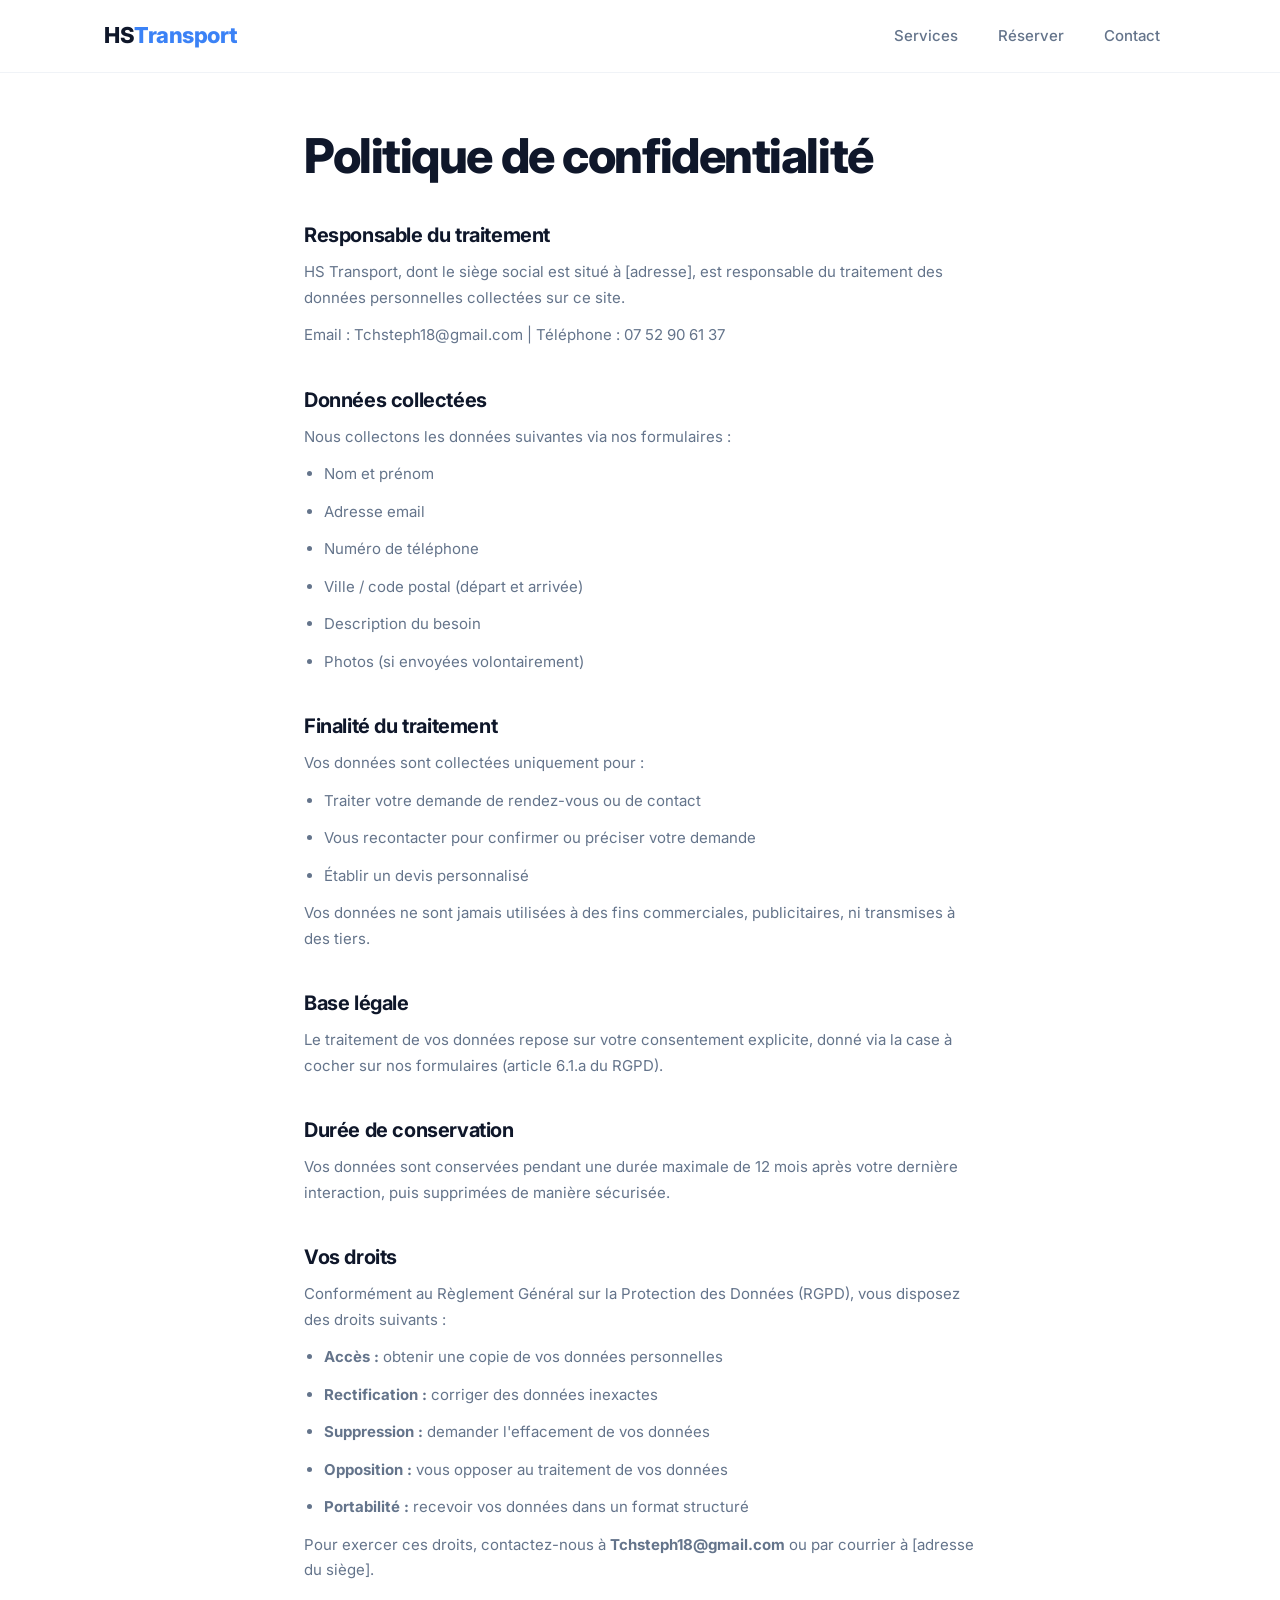
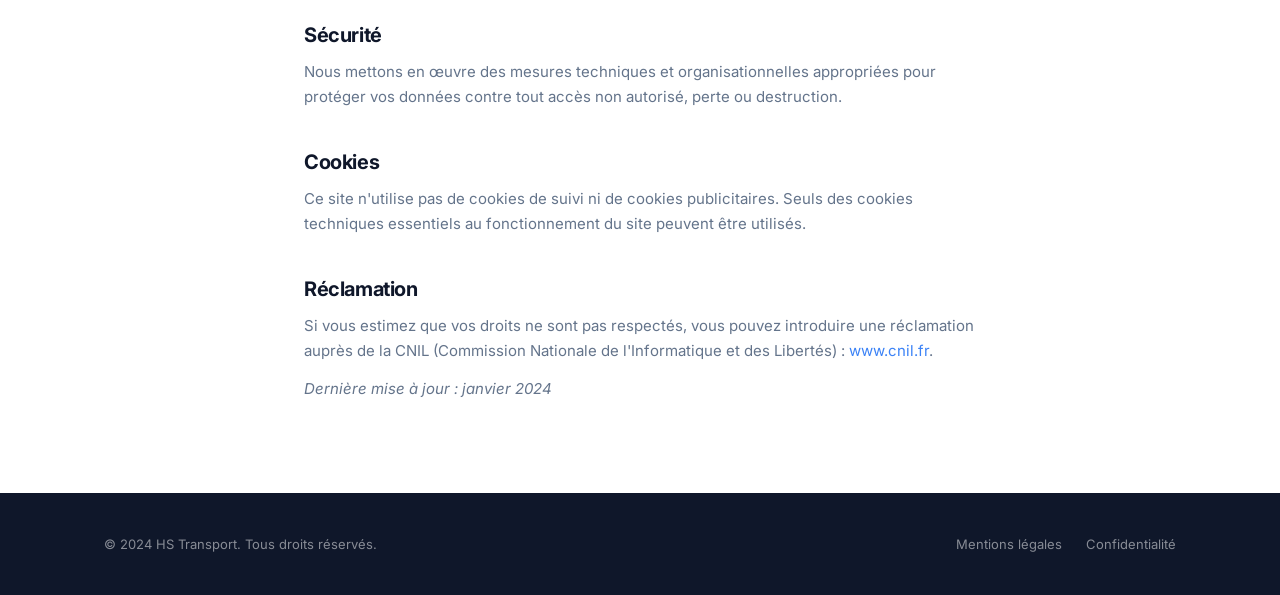
==== confidentialite.html @ 6e924445 "Initial commit - Site HS Transport Co-Authored-By: Oz <oz-agent@warp.dev>" ====
<!DOCTYPE html>
<html lang="fr">
<head>
  <meta charset="UTF-8">
  <meta name="viewport" content="width=device-width, initial-scale=1.0">
  <title>Politique de confidentialité | HS Transport</title>
  <meta name="description" content="Politique de confidentialité et protection des données personnelles du site HS Transport.">
  <link rel="preconnect" href="https://fonts.googleapis.com">
  <link rel="preconnect" href="https://fonts.gstatic.com" crossorigin>
  <link href="https://fonts.googleapis.com/css2?family=Inter:wght@400;500;600;700;800&display=swap" rel="stylesheet">
  <link rel="stylesheet" href="css/style.css">
</head>
<body>

  <header class="header" role="banner">
    <div class="container">
      <a href="index.html" class="logo" aria-label="Accueil">HS<span>Transport</span></a>
      <nav class="nav" id="mainNav" role="navigation" aria-label="Navigation principale">
        <a href="index.html#services">Services</a>
        <a href="reserver.html">Réserver</a>
        <a href="contact.html">Contact</a>
      </nav>
      <button class="nav-toggle" id="navToggle" aria-label="Ouvrir le menu" aria-expanded="false" aria-controls="mainNav">
        <svg viewBox="0 0 24 24" fill="none" stroke-width="2" stroke-linecap="round">
          <line x1="3" y1="6" x2="21" y2="6"/>
          <line x1="3" y1="12" x2="21" y2="12"/>
          <line x1="3" y1="18" x2="21" y2="18"/>
        </svg>
      </button>
    </div>
  </header>

  <section class="legal-page">
    <div class="container">
      <h1>Politique de confidentialité</h1>

      <h2>Responsable du traitement</h2>
      <p>HS Transport, dont le siège social est situé à [adresse], est responsable du traitement des données personnelles collectées sur ce site.</p>
      <p>Email : Tchsteph18@gmail.com | Téléphone : 07 52 90 61 37</p>

      <h2>Données collectées</h2>
      <p>Nous collectons les données suivantes via nos formulaires :</p>
      <ul>
        <li>Nom et prénom</li>
        <li>Adresse email</li>
        <li>Numéro de téléphone</li>
        <li>Ville / code postal (départ et arrivée)</li>
        <li>Description du besoin</li>
        <li>Photos (si envoyées volontairement)</li>
      </ul>

      <h2>Finalité du traitement</h2>
      <p>Vos données sont collectées uniquement pour :</p>
      <ul>
        <li>Traiter votre demande de rendez-vous ou de contact</li>
        <li>Vous recontacter pour confirmer ou préciser votre demande</li>
        <li>Établir un devis personnalisé</li>
      </ul>
      <p>Vos données ne sont jamais utilisées à des fins commerciales, publicitaires, ni transmises à des tiers.</p>

      <h2>Base légale</h2>
      <p>Le traitement de vos données repose sur votre consentement explicite, donné via la case à cocher sur nos formulaires (article 6.1.a du RGPD).</p>

      <h2>Durée de conservation</h2>
      <p>Vos données sont conservées pendant une durée maximale de 12 mois après votre dernière interaction, puis supprimées de manière sécurisée.</p>

      <h2>Vos droits</h2>
      <p>Conformément au Règlement Général sur la Protection des Données (RGPD), vous disposez des droits suivants :</p>
      <ul>
        <li><strong>Accès :</strong> obtenir une copie de vos données personnelles</li>
        <li><strong>Rectification :</strong> corriger des données inexactes</li>
        <li><strong>Suppression :</strong> demander l'effacement de vos données</li>
        <li><strong>Opposition :</strong> vous opposer au traitement de vos données</li>
        <li><strong>Portabilité :</strong> recevoir vos données dans un format structuré</li>
      </ul>
      <p>Pour exercer ces droits, contactez-nous à <strong>Tchsteph18@gmail.com</strong> ou par courrier à [adresse du siège].</p>

      <h2>Sécurité</h2>
      <p>Nous mettons en œuvre des mesures techniques et organisationnelles appropriées pour protéger vos données contre tout accès non autorisé, perte ou destruction.</p>

      <h2>Cookies</h2>
      <p>Ce site n'utilise pas de cookies de suivi ni de cookies publicitaires. Seuls des cookies techniques essentiels au fonctionnement du site peuvent être utilisés.</p>

      <h2>Réclamation</h2>
      <p>Si vous estimez que vos droits ne sont pas respectés, vous pouvez introduire une réclamation auprès de la CNIL (Commission Nationale de l'Informatique et des Libertés) : <a href="https://www.cnil.fr" target="_blank" rel="noopener">www.cnil.fr</a>.</p>

      <p><em>Dernière mise à jour : janvier 2024</em></p>
    </div>
  </section>

  <footer class="footer" role="contentinfo">
    <div class="container">
      <p>&copy; 2024 HS Transport. Tous droits réservés.</p>
      <div class="footer-links">
        <a href="mentions-legales.html">Mentions légales</a>
        <a href="confidentialite.html">Confidentialité</a>
      </div>
    </div>
  </footer>

  <script src="js/main.js"></script>
</body>
</html>
---- css/style.css ----
/* ============================================
   HS TRANSPORT — DESIGN MODERNE
   ============================================ */

/* ---------- VARIABLES ---------- */
:root {
  --accent: #3b82f6;
  --accent-hover: #2563eb;
  --accent-light: #dbeafe;
  --accent-glow: rgba(59, 130, 246, 0.25);
  --text: #0f172a;
  --text-light: #64748b;
  --text-muted: #94a3b8;
  --bg: #ffffff;
  --bg-alt: #f8fafc;
  --bg-dark: #0f172a;
  --bg-dark-soft: #1e293b;
  --border: #e2e8f0;
  --border-light: #f1f5f9;
  --radius: 12px;
  --radius-lg: 20px;
  --radius-full: 9999px;
  --shadow-sm: 0 1px 2px rgba(0,0,0,0.04);
  --shadow: 0 4px 16px rgba(0,0,0,0.06);
  --shadow-md: 0 8px 30px rgba(0,0,0,0.08);
  --shadow-lg: 0 20px 50px rgba(0,0,0,0.12);
  --shadow-accent: 0 8px 30px rgba(59,130,246,0.2);
  --max-w: 1120px;
  --font: 'Inter', -apple-system, BlinkMacSystemFont, 'Segoe UI', sans-serif;
  --transition: 0.3s cubic-bezier(0.4, 0, 0.2, 1);
}

/* ---------- RESET ---------- */
*, *::before, *::after { box-sizing: border-box; margin: 0; padding: 0; }
html { scroll-behavior: smooth; font-size: 16px; }

body {
  font-family: var(--font);
  color: var(--text);
  background: var(--bg);
  line-height: 1.7;
  -webkit-font-smoothing: antialiased;
  -moz-osx-font-smoothing: grayscale;
  overflow-x: hidden;
}

img { max-width: 100%; display: block; }
a { color: var(--accent); text-decoration: none; transition: color var(--transition); }
a:hover { color: var(--accent-hover); }
ul { list-style: none; }

.sr-only {
  position: absolute; width: 1px; height: 1px;
  padding: 0; margin: -1px; overflow: hidden;
  clip: rect(0,0,0,0); white-space: nowrap; border: 0;
}

.ohnohoney { position: absolute; left: -9999px; opacity: 0; height: 0; width: 0; }

/* ---------- LAYOUT ---------- */
.container { width: 100%; max-width: var(--max-w); margin: 0 auto; padding: 0 1.5rem; }
section { padding: 5rem 0; }

/* ---------- TYPOGRAPHY ---------- */
h1 {
  font-size: clamp(2rem, 5vw, 3rem);
  font-weight: 800;
  line-height: 1.15;
  letter-spacing: -0.03em;
}
h2 {
  font-size: clamp(1.5rem, 3.5vw, 2.125rem);
  font-weight: 700;
  line-height: 1.2;
  letter-spacing: -0.02em;
}
h3 { font-size: 1.125rem; font-weight: 600; line-height: 1.4; }
p { color: var(--text-light); }

.section-header { text-align: center; margin-bottom: 3.5rem; }
.section-header p { margin-top: 0.75rem; max-width: 540px; margin-left: auto; margin-right: auto; font-size: 1.0625rem; }
.section-label {
  display: inline-block;
  font-size: 0.8125rem;
  font-weight: 600;
  text-transform: uppercase;
  letter-spacing: 0.08em;
  color: var(--accent);
  background: var(--accent-light);
  padding: 0.375rem 1rem;
  border-radius: var(--radius-full);
  margin-bottom: 1rem;
}

/* ---------- BUTTONS ---------- */
.btn {
  display: inline-flex; align-items: center; justify-content: center; gap: 0.5rem;
  padding: 0.8125rem 1.75rem; border-radius: var(--radius);
  font-size: 0.9375rem; font-weight: 600; cursor: pointer;
  border: none; transition: all var(--transition); text-decoration: none;
  white-space: nowrap; position: relative;
}
.btn-primary {
  background: var(--accent); color: #fff;
  box-shadow: var(--shadow-accent);
}
.btn-primary:hover {
  background: var(--accent-hover); color: #fff;
  transform: translateY(-2px);
  box-shadow: 0 12px 35px rgba(59,130,246,0.3);
}
.btn-outline {
  background: transparent; color: var(--accent);
  border: 2px solid var(--accent);
}
.btn-outline:hover {
  background: var(--accent); color: #fff;
  transform: translateY(-2px);
}
.btn-white {
  background: #fff; color: var(--bg-dark);
  box-shadow: var(--shadow);
}
.btn-white:hover {
  color: var(--accent); transform: translateY(-2px);
  box-shadow: var(--shadow-md);
}
.btn-ghost {
  background: rgba(255,255,255,0.1); color: #fff;
  border: 1.5px solid rgba(255,255,255,0.25);
  backdrop-filter: blur(8px);
}
.btn-ghost:hover {
  background: rgba(255,255,255,0.2); color: #fff;
  transform: translateY(-2px);
}
.btn-sm { padding: 0.5625rem 1.125rem; font-size: 0.875rem; }
.btn:disabled { opacity: 0.5; cursor: not-allowed; transform: none !important; }

/* ---------- HEADER (Glassmorphism) ---------- */
.header {
  position: fixed; top: 0; left: 0; right: 0; z-index: 100;
  background: rgba(255, 255, 255, 0.75);
  backdrop-filter: blur(16px) saturate(180%);
  -webkit-backdrop-filter: blur(16px) saturate(180%);
  border-bottom: 1px solid rgba(226, 232, 240, 0.5);
  transition: background var(--transition), box-shadow var(--transition);
}
.header.scrolled {
  background: rgba(255, 255, 255, 0.92);
  box-shadow: 0 1px 20px rgba(0,0,0,0.06);
}
.header .container {
  display: flex; align-items: center; justify-content: space-between;
  height: 72px;
}
.logo {
  font-size: 1.375rem; font-weight: 800; color: var(--text);
  letter-spacing: -0.02em;
}
.logo:hover { text-decoration: none; color: var(--text); }
.logo span { color: var(--accent); }

.nav { display: flex; align-items: center; gap: 0.5rem; }
.nav a {
  font-size: 0.9375rem; font-weight: 500; color: var(--text-light);
  padding: 0.5rem 1rem; border-radius: var(--radius);
  transition: all var(--transition);
}
.nav a:hover { color: var(--accent); background: var(--accent-light); text-decoration: none; }
.nav a.active { color: var(--accent); background: var(--accent-light); }
.nav .btn { margin-left: 0.5rem; }

.nav-toggle { display: none; background: none; border: none; cursor: pointer; padding: 0.5rem; }
.nav-toggle svg { width: 24px; height: 24px; stroke: var(--text); stroke-width: 2; }

/* ---------- HERO (Gradient sombre) ---------- */
.hero {
  padding: 10rem 0 6rem;
  background: linear-gradient(135deg, var(--bg-dark) 0%, #1a2744 50%, #1e3a5f 100%);
  position: relative;
  overflow: hidden;
}
.hero::before {
  content: '';
  position: absolute; inset: 0;
  background:
    radial-gradient(ellipse 600px 400px at 20% 50%, rgba(59,130,246,0.15), transparent),
    radial-gradient(ellipse 500px 300px at 80% 30%, rgba(99,102,241,0.1), transparent);
}
.hero::after {
  content: '';
  position: absolute; bottom: -2px; left: 0; right: 0; height: 80px;
  background: var(--bg);
  clip-path: ellipse(55% 100% at 50% 100%);
}
.hero .container { position: relative; z-index: 1; text-align: center; }
.hero h1 { color: #fff; margin-bottom: 1.25rem; }
.hero p {
  color: rgba(255,255,255,0.7); font-size: 1.1875rem;
  max-width: 560px; margin: 0 auto 2.5rem;
}
.hero-btns { display: flex; gap: 1rem; justify-content: center; flex-wrap: wrap; }

/* Floating badge */
.hero-badge {
  display: inline-flex; align-items: center; gap: 0.5rem;
  background: rgba(255,255,255,0.08); backdrop-filter: blur(8px);
  border: 1px solid rgba(255,255,255,0.12);
  padding: 0.5rem 1.25rem; border-radius: var(--radius-full);
  font-size: 0.875rem; color: rgba(255,255,255,0.8);
  margin-bottom: 1.5rem;
}
.hero-badge .dot {
  width: 8px; height: 8px; border-radius: 50%;
  background: #22c55e;
  box-shadow: 0 0 8px rgba(34,197,94,0.5);
  animation: pulse 2s ease-in-out infinite;
}
@keyframes pulse {
  0%, 100% { opacity: 1; }
  50% { opacity: 0.4; }
}

/* ---------- SERVICES (Cards modernes) ---------- */
.services-grid {
  display: grid; grid-template-columns: repeat(auto-fit, minmax(200px, 1fr));
  gap: 1.5rem;
}
.service-card {
  background: var(--bg);
  border: 1px solid var(--border-light);
  border-radius: var(--radius-lg);
  padding: 2rem 1.5rem;
  text-align: center;
  transition: all var(--transition);
  position: relative;
  overflow: hidden;
}
.service-card::before {
  content: '';
  position: absolute; top: 0; left: 0; right: 0; height: 3px;
  background: linear-gradient(90deg, var(--accent), #818cf8);
  opacity: 0; transition: opacity var(--transition);
}
.service-card:hover {
  box-shadow: var(--shadow-md);
  transform: translateY(-4px);
  border-color: transparent;
}
.service-card:hover::before { opacity: 1; }

.service-card .icon {
  width: 56px; height: 56px; border-radius: 16px;
  background: var(--accent-light);
  display: inline-flex; align-items: center; justify-content: center;
  font-size: 1.5rem; margin-bottom: 1rem;
  transition: all var(--transition);
}
.service-card:hover .icon {
  background: var(--accent);
  transform: scale(1.08);
  box-shadow: var(--shadow-accent);
}
.service-card h3 { margin-bottom: 0.5rem; }
.service-card p { font-size: 0.875rem; margin-bottom: 1.25rem; line-height: 1.6; }
.service-card .btn { width: 100%; }

/* ---------- ZONE ---------- */
.zone {
  background: var(--bg-alt);
  position: relative;
}
.zone-depts {
  display: flex; flex-wrap: wrap; gap: 0.625rem;
  justify-content: center; margin-top: 1.5rem;
}
.zone-depts span {
  background: var(--bg); border: 1px solid var(--border);
  padding: 0.5rem 1.125rem; border-radius: var(--radius-full);
  font-size: 0.875rem; font-weight: 500;
  transition: all var(--transition);
}
.zone-depts span:hover {
  border-color: var(--accent); color: var(--accent);
  box-shadow: var(--shadow-sm);
}

/* ---------- STEPS (Ligne de connexion) ---------- */
.steps-grid {
  display: grid; grid-template-columns: repeat(3, 1fr);
  gap: 2rem; position: relative;
}
.steps-grid::before {
  content: '';
  position: absolute; top: 36px; left: 15%; right: 15%;
  height: 2px;
  background: linear-gradient(90deg, var(--accent), #818cf8, var(--accent));
  opacity: 0.2;
}
.step { text-align: center; position: relative; }
.step-num {
  width: 56px; height: 56px; border-radius: 16px;
  background: linear-gradient(135deg, var(--accent), #6366f1);
  color: #fff;
  display: inline-flex; align-items: center; justify-content: center;
  font-size: 1.25rem; font-weight: 800; margin-bottom: 1.25rem;
  box-shadow: var(--shadow-accent);
  position: relative;
}
.step h3 { margin-bottom: 0.5rem; }
.step p { font-size: 0.9375rem; max-width: 260px; margin: 0 auto; }

/* ---------- FAQ ---------- */
.faq-section { background: var(--bg-alt); }
.faq-list { max-width: 720px; margin: 0 auto; }
.faq-item {
  background: var(--bg);
  border: 1px solid var(--border-light);
  border-radius: var(--radius);
  margin-bottom: 0.75rem;
  overflow: hidden;
  transition: all var(--transition);
}
.faq-item:hover { border-color: var(--border); }
.faq-item.open {
  border-color: var(--accent);
  box-shadow: 0 0 0 3px var(--accent-glow);
}
.faq-question {
  width: 100%; display: flex; align-items: center; justify-content: space-between;
  padding: 1.125rem 1.5rem;
  background: none; border: none; cursor: pointer;
  font-size: 0.9375rem; font-weight: 600; color: var(--text); text-align: left;
  font-family: var(--font);
}
.faq-question::after {
  content: '';
  width: 28px; height: 28px; flex-shrink: 0;
  background: var(--bg-alt);
  border-radius: 8px;
  background-image: url("data:image/svg+xml,%3Csvg xmlns='http://www.w3.org/2000/svg' width='14' height='14' fill='none' stroke='%2364748b' stroke-width='2' stroke-linecap='round'%3E%3Cpath d='M7 1v12M1 7h12'/%3E%3C/svg%3E");
  background-repeat: no-repeat;
  background-position: center;
  transition: all var(--transition);
}
.faq-item.open .faq-question::after {
  background-color: var(--accent-light);
  background-image: url("data:image/svg+xml,%3Csvg xmlns='http://www.w3.org/2000/svg' width='14' height='14' fill='none' stroke='%233b82f6' stroke-width='2' stroke-linecap='round'%3E%3Cpath d='M1 7h12'/%3E%3C/svg%3E");
}
.faq-answer {
  max-height: 0; overflow: hidden;
  transition: max-height 0.35s ease;
}
.faq-answer p {
  padding: 0 1.5rem 1.25rem;
  font-size: 0.9375rem; line-height: 1.7;
}
.faq-item.open .faq-answer { max-height: 300px; }

/* ---------- FORMS ---------- */
.form-page { padding: 8rem 0 5rem; }
.form-page .container { max-width: 700px; }
.form-page h1 { text-align: center; margin-bottom: 0.5rem; }
.form-page > .container > p { text-align: center; margin-bottom: 2.5rem; font-size: 1.0625rem; }

.form-group { margin-bottom: 1.375rem; }
.form-group label {
  display: block; font-size: 0.875rem; font-weight: 600;
  margin-bottom: 0.5rem; color: var(--text);
}
.form-group label .req { color: #ef4444; }
.form-group input,
.form-group select,
.form-group textarea {
  width: 100%; padding: 0.75rem 1rem;
  border: 1.5px solid var(--border); border-radius: var(--radius);
  font-size: 0.9375rem; font-family: var(--font);
  transition: all var(--transition); background: var(--bg);
  color: var(--text);
}
.form-group input::placeholder,
.form-group textarea::placeholder { color: var(--text-muted); }
.form-group input:focus,
.form-group select:focus,
.form-group textarea:focus {
  outline: none; border-color: var(--accent);
  box-shadow: 0 0 0 4px var(--accent-glow);
}
.form-group textarea { resize: vertical; min-height: 110px; }
.form-group .error-msg {
  color: #ef4444; font-size: 0.8125rem; margin-top: 0.375rem;
  display: none; font-weight: 500;
}
.form-group.has-error input,
.form-group.has-error select,
.form-group.has-error textarea {
  border-color: #ef4444;
  box-shadow: 0 0 0 4px rgba(239,68,68,0.1);
}
.form-group.has-error .error-msg { display: block; }

.form-row { display: grid; grid-template-columns: 1fr 1fr; gap: 1.125rem; }

/* Checkbox group */
.checkbox-group { display: flex; flex-direction: column; gap: 0.625rem; margin-top: 0.375rem; }
.checkbox-group label {
  display: flex; align-items: center; gap: 0.625rem;
  font-weight: 400; cursor: pointer; font-size: 0.9375rem;
  padding: 0.5rem 0.75rem; border-radius: var(--radius);
  transition: background var(--transition);
}
.checkbox-group label:hover { background: var(--bg-alt); }
.checkbox-group input[type="checkbox"] {
  width: 18px; height: 18px; accent-color: var(--accent);
  border-radius: 4px;
}

/* Wizard steps */
.wizard-steps {
  display: flex; justify-content: center; gap: 0; margin-bottom: 2.5rem;
}
.wizard-step {
  display: flex; align-items: center; gap: 0.625rem;
  font-size: 0.875rem; font-weight: 600; color: var(--text-muted);
  padding: 0.625rem 1.125rem;
  transition: all var(--transition);
}
.wizard-step .num {
  width: 32px; height: 32px; border-radius: 10px;
  display: inline-flex; align-items: center; justify-content: center;
  font-size: 0.8125rem; font-weight: 700;
  border: 2px solid var(--border); color: var(--text-muted);
  transition: all var(--transition);
}
.wizard-step.active { color: var(--accent); }
.wizard-step.active .num {
  background: var(--accent); color: #fff; border-color: var(--accent);
  box-shadow: var(--shadow-accent);
}
.wizard-step.done .num {
  background: #22c55e; color: #fff; border-color: #22c55e;
  box-shadow: 0 4px 12px rgba(34,197,94,0.25);
}
.wizard-step.done { color: #22c55e; }
.wizard-divider {
  width: 48px; height: 2px;
  background: var(--border); align-self: center;
  border-radius: 1px;
}

.wizard-panel { display: none; }
.wizard-panel.active { display: block; animation: fadeIn 0.3s ease; }

.form-actions {
  display: flex; gap: 1rem; justify-content: flex-end; margin-top: 2rem;
}

/* RGPD */
.rgpd-group { margin: 1.75rem 0; }
.rgpd-group label {
  display: flex; align-items: flex-start; gap: 0.625rem;
  font-weight: 400; font-size: 0.875rem; cursor: pointer;
  color: var(--text-light); line-height: 1.6;
}
.rgpd-group input[type="checkbox"] {
  margin-top: 0.2rem; width: 18px; height: 18px; flex-shrink: 0;
  accent-color: var(--accent);
}

/* ---------- CONFIRMATION ---------- */
.confirmation {
  text-align: center; padding: 8rem 0 5rem;
}
.confirmation .check-icon {
  width: 80px; height: 80px;
  background: linear-gradient(135deg, #22c55e, #16a34a);
  border-radius: 24px;
  display: inline-flex; align-items: center; justify-content: center;
  margin-bottom: 2rem;
  box-shadow: 0 12px 30px rgba(34,197,94,0.25);
}
.confirmation .check-icon svg { width: 36px; height: 36px; stroke: #fff; }
.confirmation h2 { margin-bottom: 0.75rem; }
.confirmation p { max-width: 480px; margin: 0 auto 2rem; font-size: 1.0625rem; }

/* ---------- CONTACT ---------- */
.contact-grid { display: grid; grid-template-columns: 1fr 1fr; gap: 3.5rem; }
.contact-info h3 { margin-bottom: 1.25rem; font-size: 1.25rem; }
.contact-info-item {
  display: flex; align-items: flex-start; gap: 1rem; margin-bottom: 1.25rem;
}
.contact-info-item svg {
  width: 20px; height: 20px; stroke: var(--accent); flex-shrink: 0; margin-top: 4px;
}
.contact-info-item p { color: var(--text); font-size: 0.9375rem; }
.contact-info-item strong { display: block; font-size: 0.9375rem; color: var(--text); margin-bottom: 0.125rem; }

.contact-badge {
  margin-top: 2rem; padding: 1.25rem 1.5rem;
  background: linear-gradient(135deg, var(--accent-light), #ede9fe);
  border-radius: var(--radius);
  border: none;
}
.contact-badge p { color: var(--text); font-size: 0.9375rem; font-weight: 600; }

/* ---------- FOOTER ---------- */
.footer {
  background: var(--bg-dark); color: rgba(255,255,255,0.5);
  padding: 2.5rem 0;
}
.footer .container {
  display: flex; align-items: center; justify-content: space-between;
  flex-wrap: wrap; gap: 1rem;
}
.footer p { font-size: 0.8125rem; color: rgba(255,255,255,0.5); }
.footer-links { display: flex; gap: 1.5rem; }
.footer-links a {
  font-size: 0.8125rem; color: rgba(255,255,255,0.5);
  transition: color var(--transition);
}
.footer-links a:hover { color: #fff; }

/* ---------- LEGAL PAGES ---------- */
.legal-page { padding: 8rem 0 5rem; }
.legal-page .container { max-width: 720px; }
.legal-page h1 { margin-bottom: 2rem; }
.legal-page h2 { font-size: 1.25rem; margin-top: 2.5rem; margin-bottom: 0.75rem; }
.legal-page p, .legal-page li {
  font-size: 0.9375rem; color: var(--text-light);
  margin-bottom: 0.75rem; line-height: 1.7;
}
.legal-page ul { padding-left: 1.25rem; list-style: disc; }

/* ---------- ANIMATIONS ---------- */
@keyframes fadeIn {
  from { opacity: 0; transform: translateY(8px); }
  to { opacity: 1; transform: translateY(0); }
}
@keyframes fadeUp {
  from { opacity: 0; transform: translateY(24px); }
  to { opacity: 1; transform: translateY(0); }
}

@media (prefers-reduced-motion: no-preference) {
  .service-card { animation: fadeUp 0.5s ease forwards; }
  .service-card:nth-child(1) { animation-delay: 0s; }
  .service-card:nth-child(2) { animation-delay: 0.06s; }
  .service-card:nth-child(3) { animation-delay: 0.12s; }
  .service-card:nth-child(4) { animation-delay: 0.18s; }
  .service-card:nth-child(5) { animation-delay: 0.24s; }
}

/* ---------- RESPONSIVE ---------- */
@media (max-width: 768px) {
  section { padding: 3.5rem 0; }

  .nav {
    display: none; position: fixed; top: 72px; left: 0; right: 0;
    background: rgba(255,255,255,0.97);
    backdrop-filter: blur(16px);
    flex-direction: column; padding: 1.5rem;
    gap: 0.5rem; border-bottom: 1px solid var(--border);
    box-shadow: var(--shadow-lg);
  }
  .nav.open { display: flex; }
  .nav a { padding: 0.75rem 1rem; }
  .nav-toggle { display: block; }

  .hero { padding: 8rem 0 4.5rem; }
  .hero::after { height: 40px; }

  .services-grid { grid-template-columns: 1fr; }
  .steps-grid { grid-template-columns: 1fr; gap: 2rem; }
  .steps-grid::before { display: none; }

  .form-page { padding: 6rem 0 4rem; }
  .form-row { grid-template-columns: 1fr; }
  .contact-grid { grid-template-columns: 1fr; gap: 2.5rem; }

  .wizard-step span:not(.num) { display: none; }

  .confirmation { padding: 6rem 0 4rem; }
  .legal-page { padding: 6rem 0 4rem; }

  .footer .container { flex-direction: column; text-align: center; }
}

@media (max-width: 480px) {
  .hero-btns { flex-direction: column; align-items: center; }
  .hero-btns .btn { width: 100%; max-width: 280px; }
}
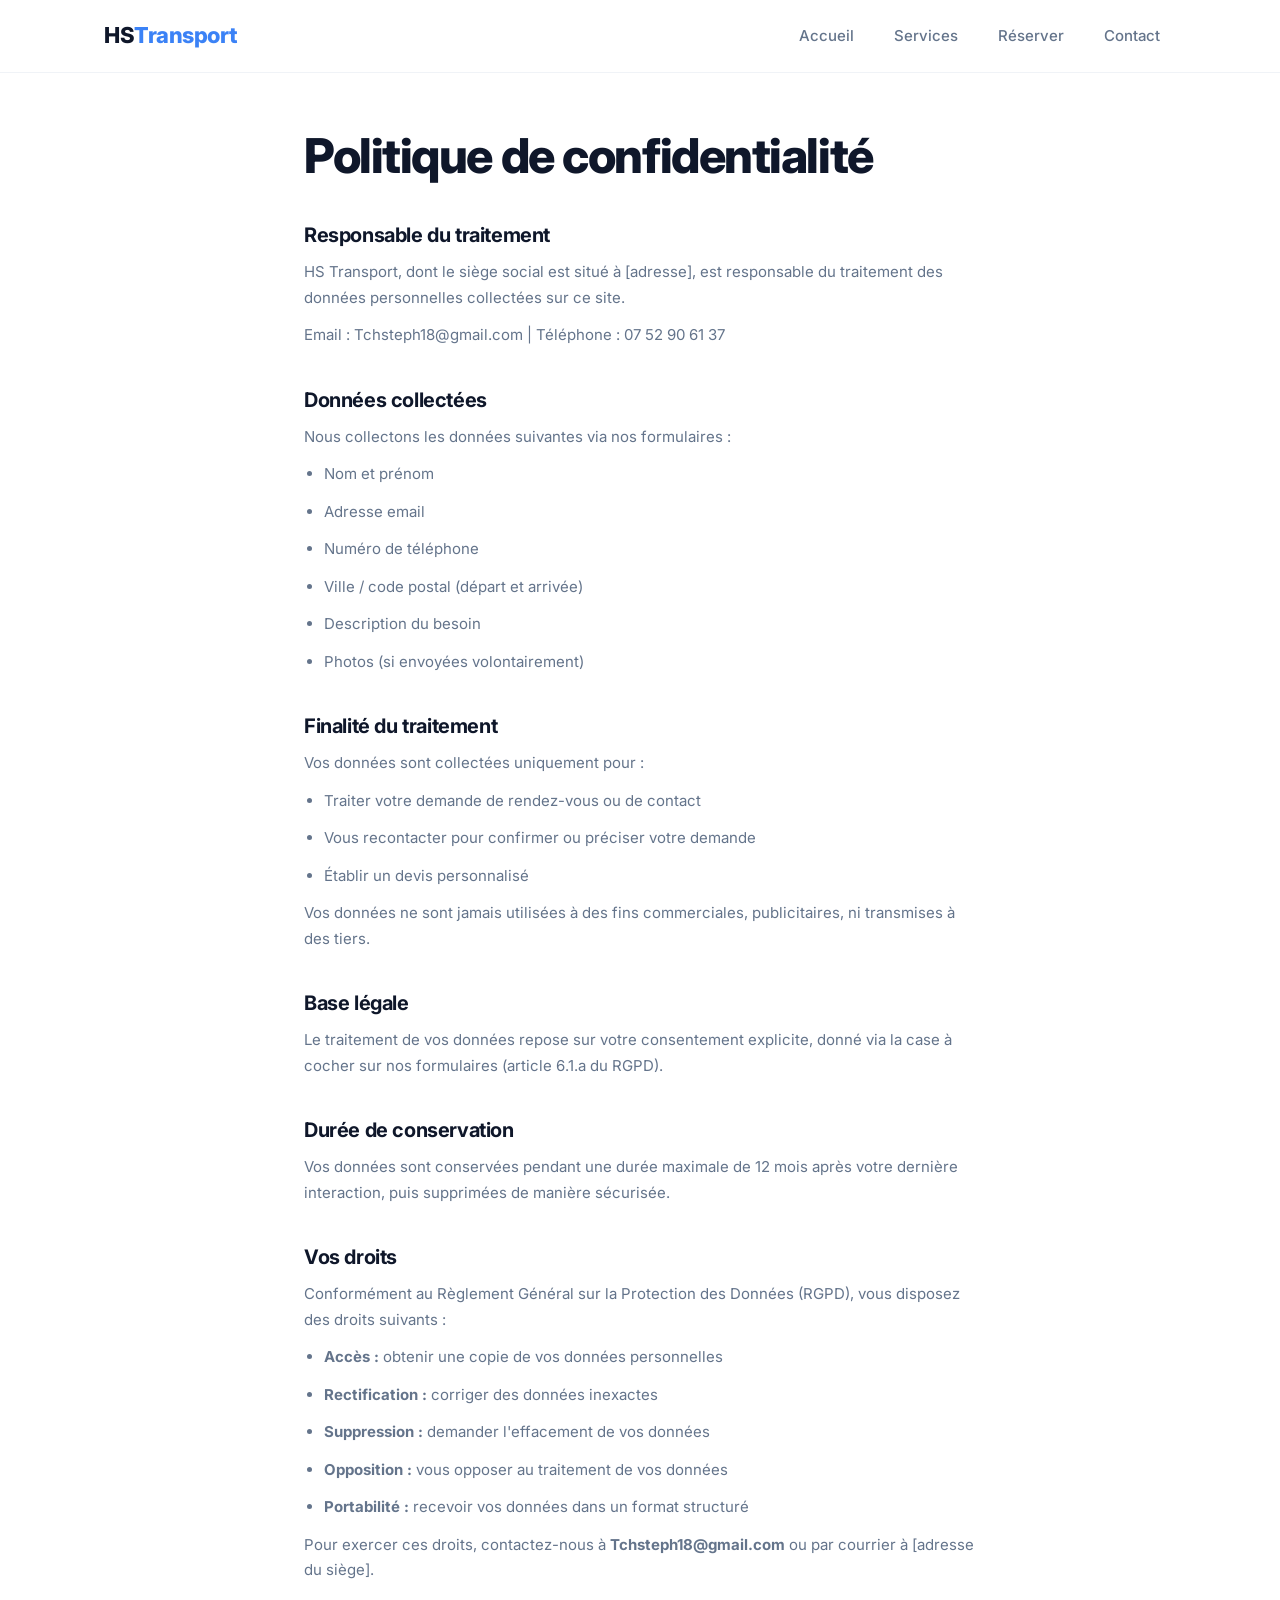
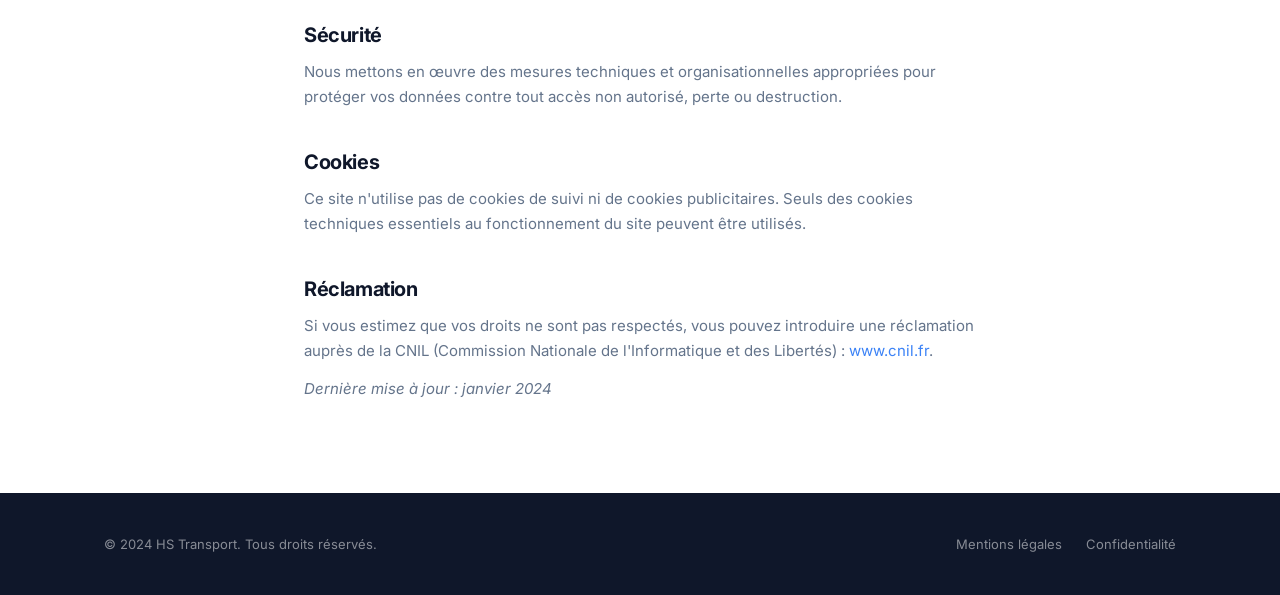
==== commit 80a0fa5a: "Add Accueil link to navigation on all pages Co-Authored-By: Oz <oz-agent@warp.dev>" ====
--- a/confidentialite.html
+++ b/confidentialite.html
@@ -16,6 +16,7 @@
     <div class="container">
       <a href="index.html" class="logo" aria-label="Accueil">HS<span>Transport</span></a>
       <nav class="nav" id="mainNav" role="navigation" aria-label="Navigation principale">
+        <a href="index.html">Accueil</a>
         <a href="index.html#services">Services</a>
         <a href="reserver.html">Réserver</a>
         <a href="contact.html">Contact</a>
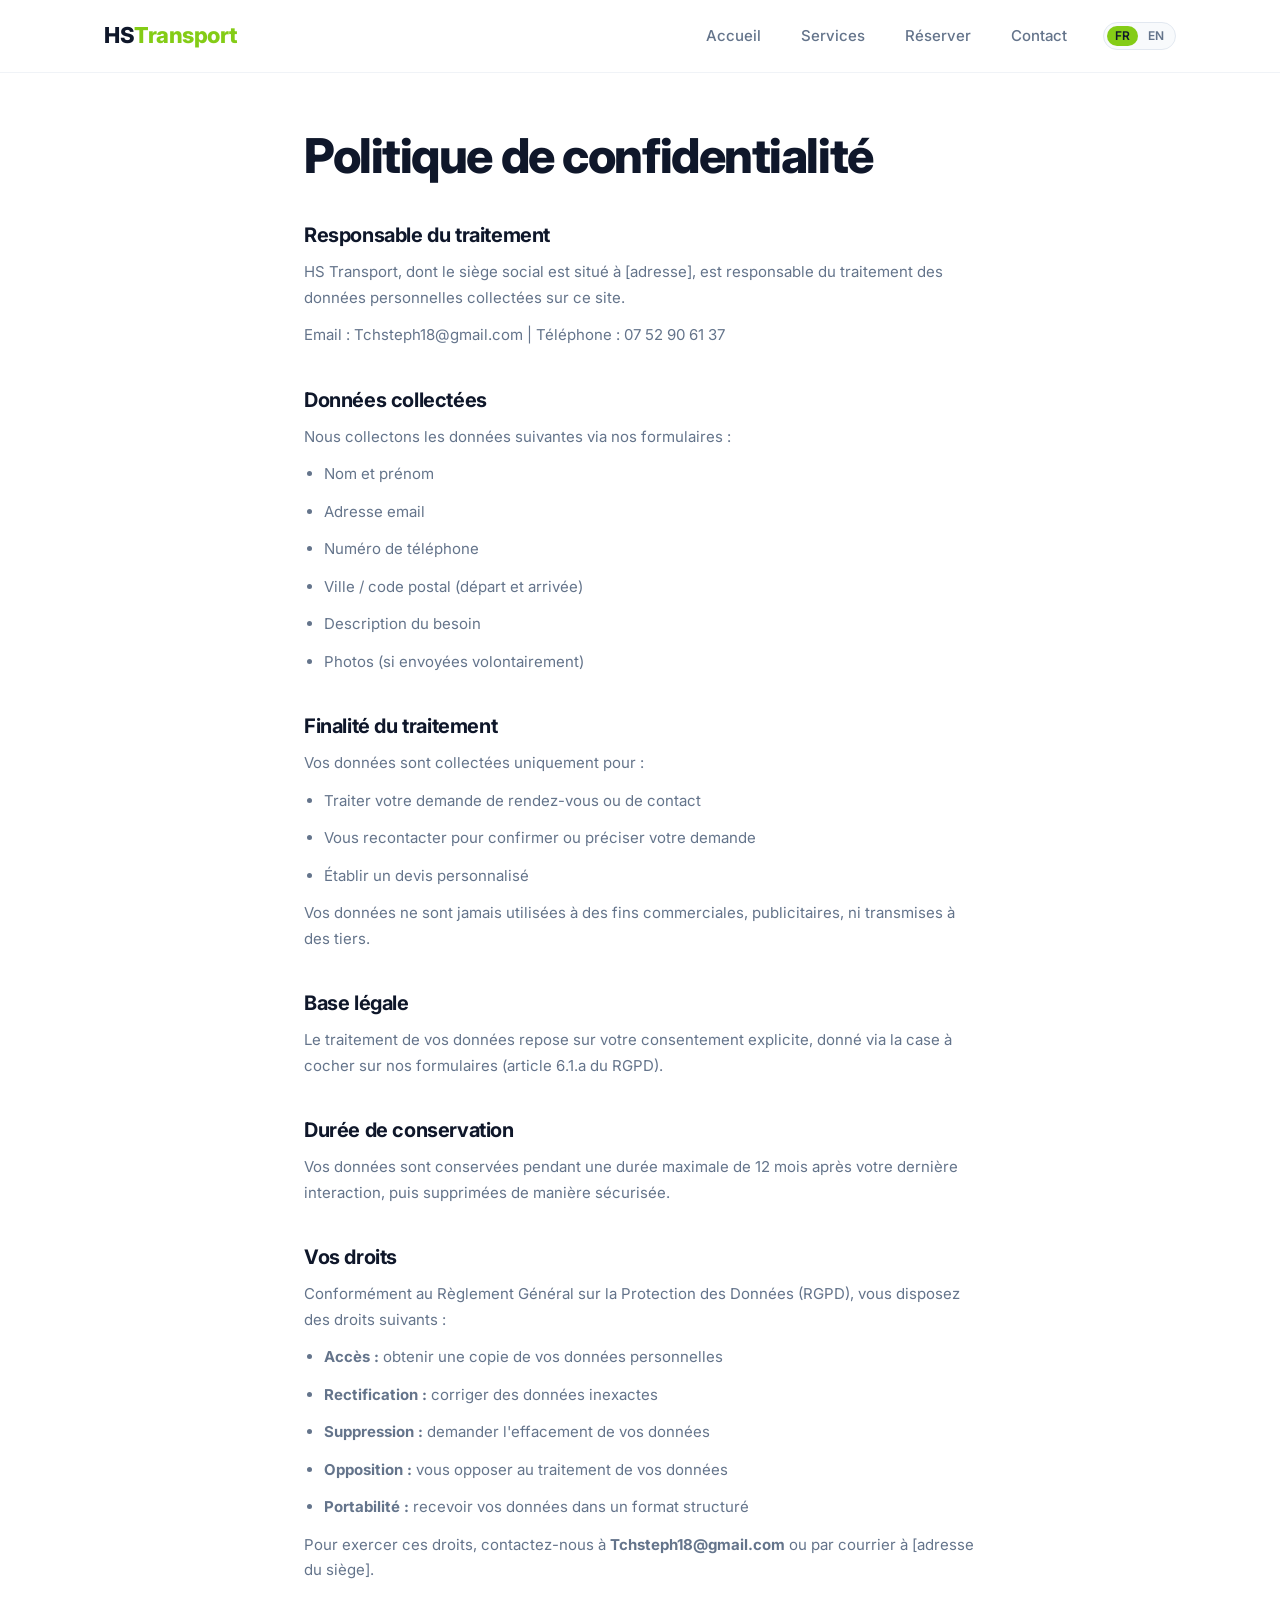
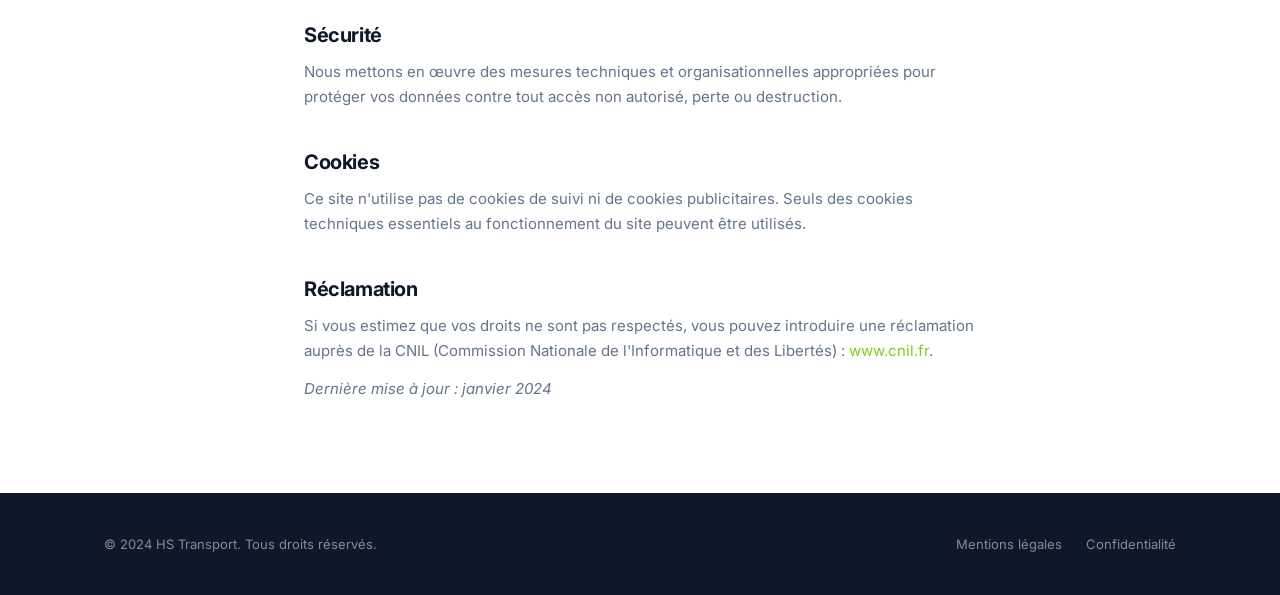
==== commit 5823f9e0: "feat: accent vert citron + sélecteur de langue FR/EN - Remplacement de toutes les couleurs accent bl" ====
--- a/confidentialite.html
+++ b/confidentialite.html
@@ -16,10 +16,14 @@
     <div class="container">
       <a href="index.html" class="logo" aria-label="Accueil">HS<span>Transport</span></a>
       <nav class="nav" id="mainNav" role="navigation" aria-label="Navigation principale">
-        <a href="index.html">Accueil</a>
-        <a href="index.html#services">Services</a>
-        <a href="reserver.html">Réserver</a>
-        <a href="contact.html">Contact</a>
+        <a href="index.html" data-i18n="nav.home">Accueil</a>
+        <a href="index.html#services" data-i18n="nav.services">Services</a>
+        <a href="reserver.html" data-i18n="nav.book">Réserver</a>
+        <a href="contact.html" data-i18n="nav.contact">Contact</a>
+        <button class="lang-toggle" id="langToggle" type="button" aria-label="Switch language">
+          <span class="lang-opt active" data-lang="fr">FR</span>
+          <span class="lang-opt" data-lang="en">EN</span>
+        </button>
       </nav>
       <button class="nav-toggle" id="navToggle" aria-label="Ouvrir le menu" aria-expanded="false" aria-controls="mainNav">
         <svg viewBox="0 0 24 24" fill="none" stroke-width="2" stroke-linecap="round">
@@ -33,7 +37,7 @@
 
   <section class="legal-page">
     <div class="container">
-      <h1>Politique de confidentialité</h1>
+      <h1 data-i18n="privacy.title">Politique de confidentialité</h1>
 
       <h2>Responsable du traitement</h2>
       <p>HS Transport, dont le siège social est situé à [adresse], est responsable du traitement des données personnelles collectées sur ce site.</p>
@@ -91,10 +95,10 @@
 
   <footer class="footer" role="contentinfo">
     <div class="container">
-      <p>&copy; 2024 HS Transport. Tous droits réservés.</p>
+      <p data-i18n="footer.copy">&copy; 2024 HS Transport. Tous droits réservés.</p>
       <div class="footer-links">
-        <a href="mentions-legales.html">Mentions légales</a>
-        <a href="confidentialite.html">Confidentialité</a>
+        <a href="mentions-legales.html" data-i18n="footer.legal">Mentions légales</a>
+        <a href="confidentialite.html" data-i18n="footer.privacy">Confidentialité</a>
       </div>
     </div>
   </footer>
--- a/css/style.css
+++ b/css/style.css
@@ -4,10 +4,10 @@
 
 /* ---------- VARIABLES ---------- */
 :root {
-  --accent: #3b82f6;
-  --accent-hover: #2563eb;
-  --accent-light: #dbeafe;
-  --accent-glow: rgba(59, 130, 246, 0.25);
+  --accent: #84cc16;
+  --accent-hover: #65a30d;
+  --accent-light: #ecfccb;
+  --accent-glow: rgba(132, 204, 22, 0.25);
   --text: #0f172a;
   --text-light: #64748b;
   --text-muted: #94a3b8;
@@ -24,7 +24,7 @@
   --shadow: 0 4px 16px rgba(0,0,0,0.06);
   --shadow-md: 0 8px 30px rgba(0,0,0,0.08);
   --shadow-lg: 0 20px 50px rgba(0,0,0,0.12);
-  --shadow-accent: 0 8px 30px rgba(59,130,246,0.2);
+  --shadow-accent: 0 8px 30px rgba(132,204,22,0.2);
   --max-w: 1120px;
   --font: 'Inter', -apple-system, BlinkMacSystemFont, 'Segoe UI', sans-serif;
   --transition: 0.3s cubic-bezier(0.4, 0, 0.2, 1);
@@ -101,13 +101,13 @@
   white-space: nowrap; position: relative;
 }
 .btn-primary {
-  background: var(--accent); color: #fff;
+  background: var(--accent); color: var(--bg-dark);
   box-shadow: var(--shadow-accent);
 }
 .btn-primary:hover {
   background: var(--accent-hover); color: #fff;
   transform: translateY(-2px);
-  box-shadow: 0 12px 35px rgba(59,130,246,0.3);
+  box-shadow: 0 12px 35px rgba(132,204,22,0.3);
 }
 .btn-outline {
   background: transparent; color: var(--accent);
@@ -171,13 +171,30 @@
 .nav a.active { color: var(--accent); background: var(--accent-light); }
 .nav .btn { margin-left: 0.5rem; }
 
+.lang-toggle {
+  display: inline-flex; align-items: center; gap: 0.125rem;
+  background: var(--bg-alt); border: 1px solid var(--border);
+  border-radius: var(--radius-full);
+  padding: 0.2rem; margin-left: 0.75rem;
+  cursor: pointer; font-family: var(--font);
+}
+.lang-opt {
+  font-size: 0.75rem; font-weight: 600;
+  padding: 0.25rem 0.5rem; border-radius: var(--radius-full);
+  transition: all var(--transition); color: var(--text-light);
+  line-height: 1;
+}
+.lang-opt.active {
+  background: var(--accent); color: var(--bg-dark);
+}
+
 .nav-toggle { display: none; background: none; border: none; cursor: pointer; padding: 0.5rem; }
 .nav-toggle svg { width: 24px; height: 24px; stroke: var(--text); stroke-width: 2; }
 
 /* ---------- HERO (Gradient sombre) ---------- */
 .hero {
   padding: 10rem 0 6rem;
-  background: linear-gradient(135deg, var(--bg-dark) 0%, #1a2744 50%, #1e3a5f 100%);
+  background: linear-gradient(135deg, var(--bg-dark) 0%, #1a2e1f 50%, #1e3a2a 100%);
   position: relative;
   overflow: hidden;
 }
@@ -185,8 +202,8 @@
   content: '';
   position: absolute; inset: 0;
   background:
-    radial-gradient(ellipse 600px 400px at 20% 50%, rgba(59,130,246,0.15), transparent),
-    radial-gradient(ellipse 500px 300px at 80% 30%, rgba(99,102,241,0.1), transparent);
+    radial-gradient(ellipse 600px 400px at 20% 50%, rgba(132,204,22,0.15), transparent),
+    radial-gradient(ellipse 500px 300px at 80% 30%, rgba(163,230,53,0.1), transparent);
 }
 .hero::after {
   content: '';
@@ -240,7 +257,7 @@
 .service-card::before {
   content: '';
   position: absolute; top: 0; left: 0; right: 0; height: 3px;
-  background: linear-gradient(90deg, var(--accent), #818cf8);
+  background: linear-gradient(90deg, var(--accent), #a3e635);
   opacity: 0; transition: opacity var(--transition);
 }
 .service-card:hover {
@@ -295,13 +312,13 @@
   content: '';
   position: absolute; top: 36px; left: 15%; right: 15%;
   height: 2px;
-  background: linear-gradient(90deg, var(--accent), #818cf8, var(--accent));
+  background: linear-gradient(90deg, var(--accent), #a3e635, var(--accent));
   opacity: 0.2;
 }
 .step { text-align: center; position: relative; }
 .step-num {
   width: 56px; height: 56px; border-radius: 16px;
-  background: linear-gradient(135deg, var(--accent), #6366f1);
+  background: linear-gradient(135deg, var(--accent), #65a30d);
   color: #fff;
   display: inline-flex; align-items: center; justify-content: center;
   font-size: 1.25rem; font-weight: 800; margin-bottom: 1.25rem;
@@ -346,7 +363,7 @@
 }
 .faq-item.open .faq-question::after {
   background-color: var(--accent-light);
-  background-image: url("data:image/svg+xml,%3Csvg xmlns='http://www.w3.org/2000/svg' width='14' height='14' fill='none' stroke='%233b82f6' stroke-width='2' stroke-linecap='round'%3E%3Cpath d='M1 7h12'/%3E%3C/svg%3E");
+  background-image: url("data:image/svg+xml,%3Csvg xmlns='http://www.w3.org/2000/svg' width='14' height='14' fill='none' stroke='%2384cc16' stroke-width='2' stroke-linecap='round'%3E%3Cpath d='M1 7h12'/%3E%3C/svg%3E");
 }
 .faq-answer {
   max-height: 0; overflow: hidden;
@@ -498,7 +515,7 @@
 
 .contact-badge {
   margin-top: 2rem; padding: 1.25rem 1.5rem;
-  background: linear-gradient(135deg, var(--accent-light), #ede9fe);
+  background: linear-gradient(135deg, var(--accent-light), #f7fee7);
   border-radius: var(--radius);
   border: none;
 }
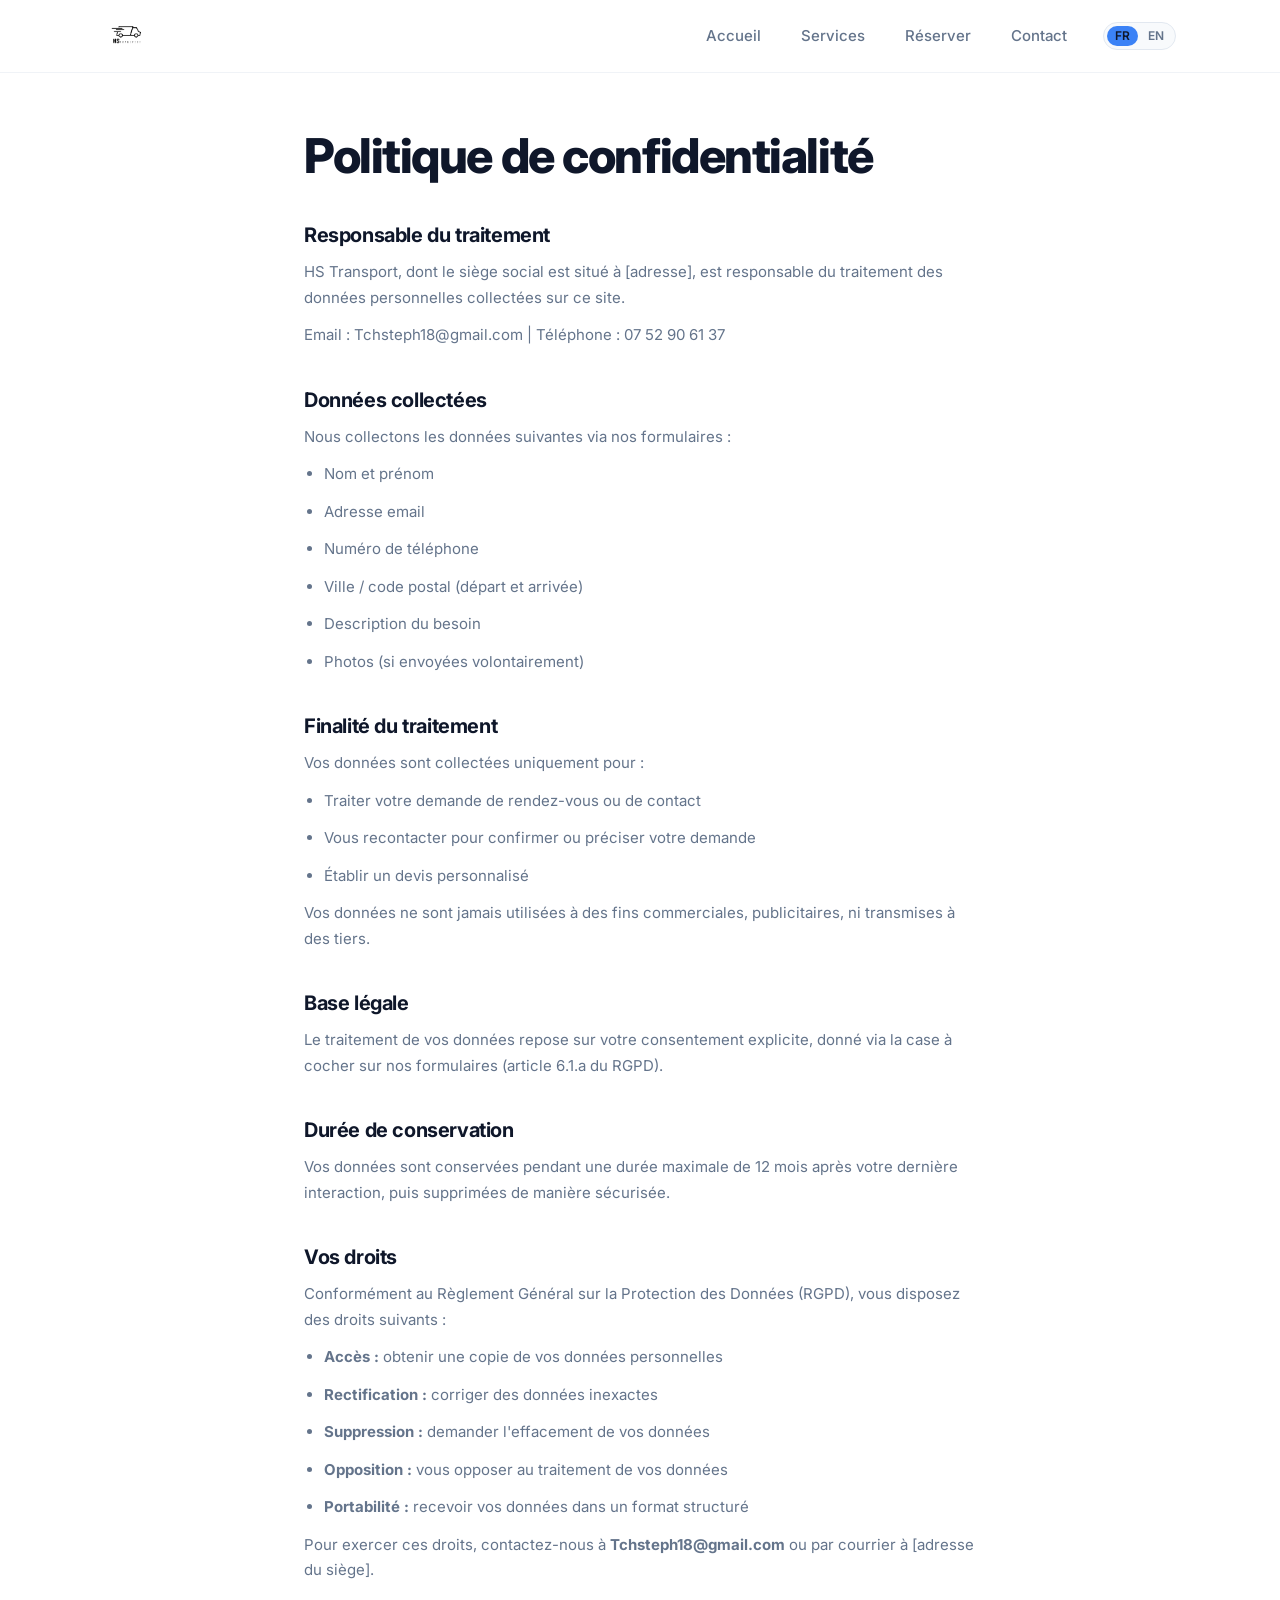
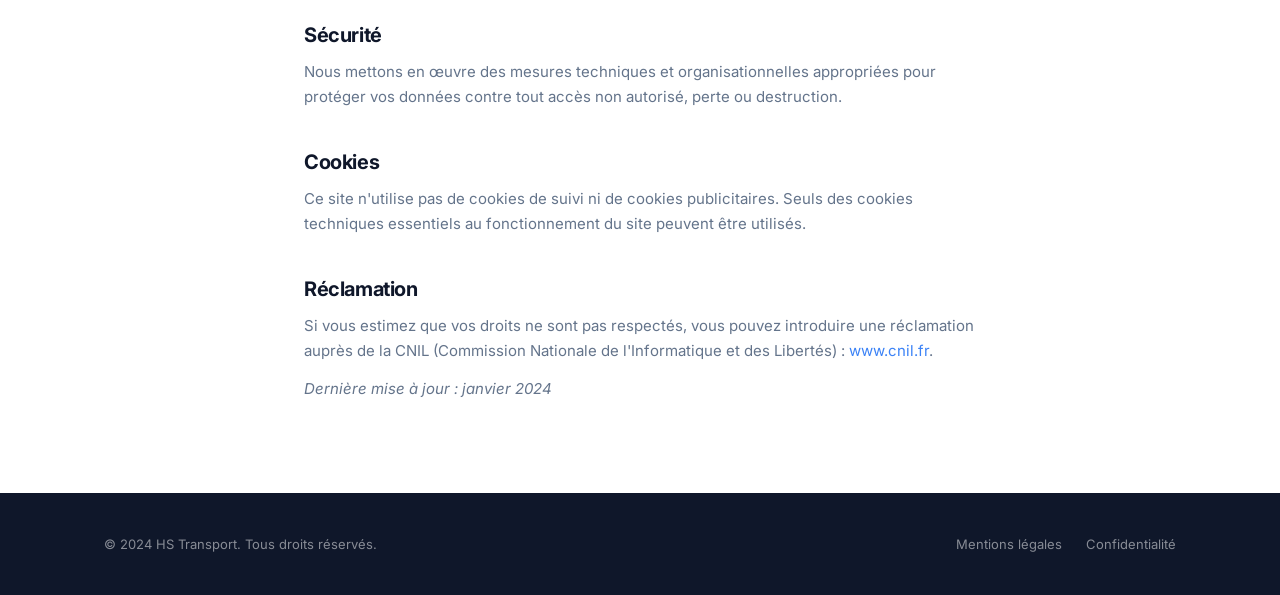
==== commit bc6a776d: "feat: ajout du logo image HS Transport dans le header Co-Authored-By: Oz <oz-agent@warp.dev>" ====
--- a/confidentialite.html
+++ b/confidentialite.html
@@ -14,7 +14,7 @@
 
   <header class="header" role="banner">
     <div class="container">
-      <a href="index.html" class="logo" aria-label="Accueil">HS<span>Transport</span></a>
+      <a href="index.html" class="logo" aria-label="Accueil"><img src="images/logo.png" alt="HS Transport" class="logo-img"></a>
       <nav class="nav" id="mainNav" role="navigation" aria-label="Navigation principale">
         <a href="index.html" data-i18n="nav.home">Accueil</a>
         <a href="index.html#services" data-i18n="nav.services">Services</a>
--- a/css/style.css
+++ b/css/style.css
@@ -4,10 +4,10 @@
 
 /* ---------- VARIABLES ---------- */
 :root {
-  --accent: #84cc16;
-  --accent-hover: #65a30d;
-  --accent-light: #ecfccb;
-  --accent-glow: rgba(132, 204, 22, 0.25);
+  --accent: #3b82f6;
+  --accent-hover: #2563eb;
+  --accent-light: #dbeafe;
+  --accent-glow: rgba(59, 130, 246, 0.25);
   --text: #0f172a;
   --text-light: #64748b;
   --text-muted: #94a3b8;
@@ -24,7 +24,7 @@
   --shadow: 0 4px 16px rgba(0,0,0,0.06);
   --shadow-md: 0 8px 30px rgba(0,0,0,0.08);
   --shadow-lg: 0 20px 50px rgba(0,0,0,0.12);
-  --shadow-accent: 0 8px 30px rgba(132,204,22,0.2);
+  --shadow-accent: 0 8px 30px rgba(59,130,246,0.2);
   --max-w: 1120px;
   --font: 'Inter', -apple-system, BlinkMacSystemFont, 'Segoe UI', sans-serif;
   --transition: 0.3s cubic-bezier(0.4, 0, 0.2, 1);
@@ -101,13 +101,13 @@
   white-space: nowrap; position: relative;
 }
 .btn-primary {
-  background: var(--accent); color: var(--bg-dark);
+  background: var(--accent); color: #fff;
   box-shadow: var(--shadow-accent);
 }
 .btn-primary:hover {
   background: var(--accent-hover); color: #fff;
   transform: translateY(-2px);
-  box-shadow: 0 12px 35px rgba(132,204,22,0.3);
+  box-shadow: 0 12px 35px rgba(59,130,246,0.3);
 }
 .btn-outline {
   background: transparent; color: var(--accent);
@@ -160,6 +160,7 @@
 }
 .logo:hover { text-decoration: none; color: var(--text); }
 .logo span { color: var(--accent); }
+.logo-img { height: 44px; width: auto; display: block; }
 
 .nav { display: flex; align-items: center; gap: 0.5rem; }
 .nav a {
@@ -194,7 +195,7 @@
 /* ---------- HERO (Gradient sombre) ---------- */
 .hero {
   padding: 10rem 0 6rem;
-  background: linear-gradient(135deg, var(--bg-dark) 0%, #1a2e1f 50%, #1e3a2a 100%);
+  background: linear-gradient(135deg, var(--bg-dark) 0%, #1a2744 50%, #1e3a5f 100%);
   position: relative;
   overflow: hidden;
 }
@@ -202,8 +203,8 @@
   content: '';
   position: absolute; inset: 0;
   background:
-    radial-gradient(ellipse 600px 400px at 20% 50%, rgba(132,204,22,0.15), transparent),
-    radial-gradient(ellipse 500px 300px at 80% 30%, rgba(163,230,53,0.1), transparent);
+    radial-gradient(ellipse 600px 400px at 20% 50%, rgba(59,130,246,0.15), transparent),
+    radial-gradient(ellipse 500px 300px at 80% 30%, rgba(99,102,241,0.1), transparent);
 }
 .hero::after {
   content: '';
@@ -257,7 +258,7 @@
 .service-card::before {
   content: '';
   position: absolute; top: 0; left: 0; right: 0; height: 3px;
-  background: linear-gradient(90deg, var(--accent), #a3e635);
+  background: linear-gradient(90deg, var(--accent), #818cf8);
   opacity: 0; transition: opacity var(--transition);
 }
 .service-card:hover {
@@ -312,13 +313,13 @@
   content: '';
   position: absolute; top: 36px; left: 15%; right: 15%;
   height: 2px;
-  background: linear-gradient(90deg, var(--accent), #a3e635, var(--accent));
+  background: linear-gradient(90deg, var(--accent), #818cf8, var(--accent));
   opacity: 0.2;
 }
 .step { text-align: center; position: relative; }
 .step-num {
   width: 56px; height: 56px; border-radius: 16px;
-  background: linear-gradient(135deg, var(--accent), #65a30d);
+  background: linear-gradient(135deg, var(--accent), #6366f1);
   color: #fff;
   display: inline-flex; align-items: center; justify-content: center;
   font-size: 1.25rem; font-weight: 800; margin-bottom: 1.25rem;
@@ -363,7 +364,7 @@
 }
 .faq-item.open .faq-question::after {
   background-color: var(--accent-light);
-  background-image: url("data:image/svg+xml,%3Csvg xmlns='http://www.w3.org/2000/svg' width='14' height='14' fill='none' stroke='%2384cc16' stroke-width='2' stroke-linecap='round'%3E%3Cpath d='M1 7h12'/%3E%3C/svg%3E");
+  background-image: url("data:image/svg+xml,%3Csvg xmlns='http://www.w3.org/2000/svg' width='14' height='14' fill='none' stroke='%233b82f6' stroke-width='2' stroke-linecap='round'%3E%3Cpath d='M1 7h12'/%3E%3C/svg%3E");
 }
 .faq-answer {
   max-height: 0; overflow: hidden;
@@ -515,7 +516,7 @@
 
 .contact-badge {
   margin-top: 2rem; padding: 1.25rem 1.5rem;
-  background: linear-gradient(135deg, var(--accent-light), #f7fee7);
+  background: linear-gradient(135deg, var(--accent-light), #ede9fe);
   border-radius: var(--radius);
   border: none;
 }
